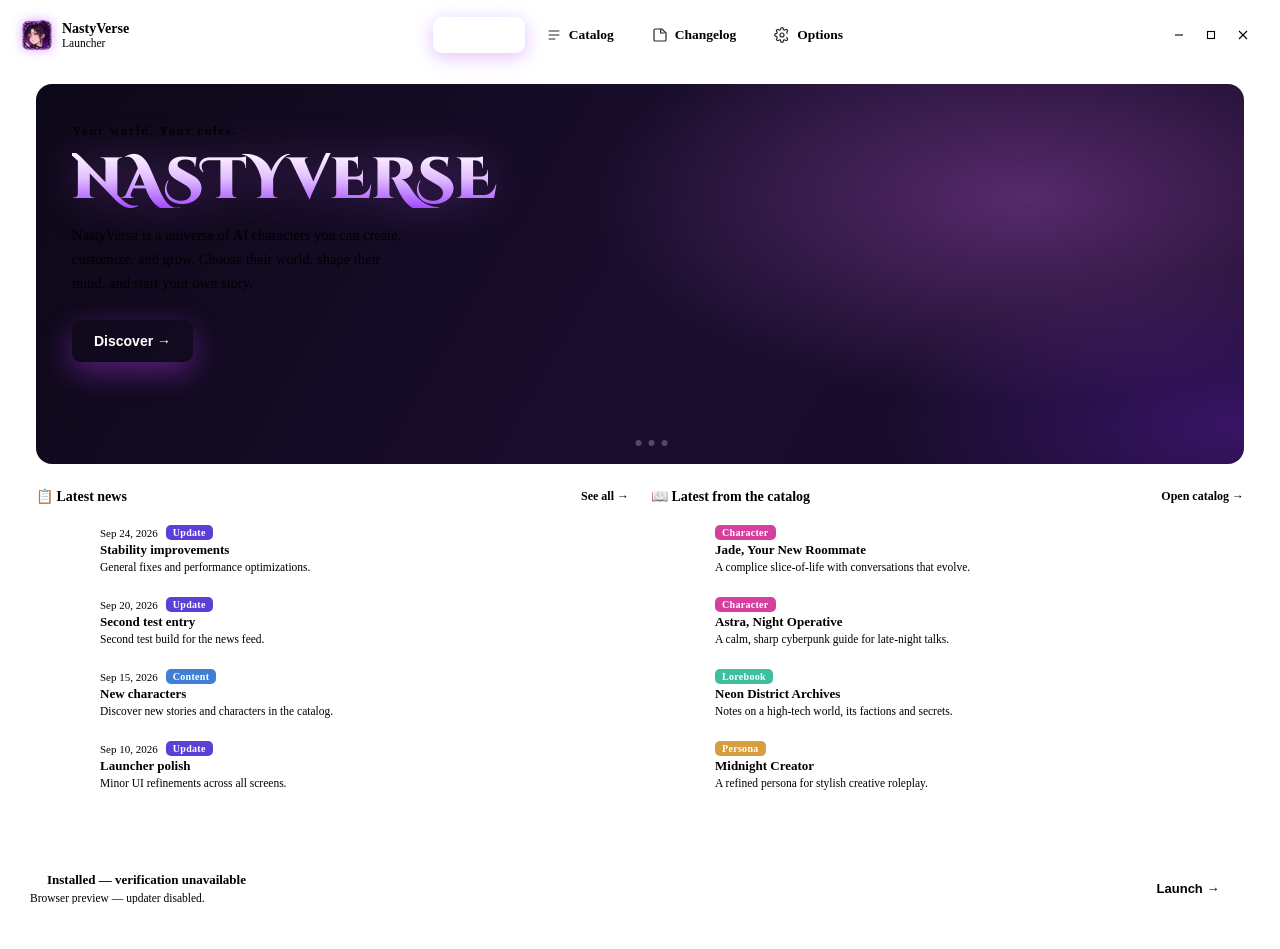
==== launcher/src/index.html @ fa1dedcd "Initial NastyVerse 0.1.0" ====
<!DOCTYPE html>
<html lang="en">
<head>
<meta charset="UTF-8">
<meta name="viewport" content="width=device-width, initial-scale=1">
<title>NastyVerse Launcher</title>
<link rel="preconnect" href="https://fonts.googleapis.com">
<link href="https://fonts.googleapis.com/css2?family=Cinzel+Decorative:wght@700;900&family=Inter:wght@400;500;600;700&display=swap" rel="stylesheet">
<!-- Synced from ../../shared/tokens.css by build.rs on every dev/build run -->
<link rel="stylesheet" href="tokens.css">
<link rel="stylesheet" href="launcher.css">
</head>
<body>
  <!-- Launcher chrome is ONE row: brand + nav tabs + window controls. This is
       deliberately different from app/ (titlebar row + separate navbar row) —
       the launcher is a branding-forward landing screen, the app is a dense
       working UI. Both still use decorations:false + real Tauri commands. -->
  <header class="chrome" data-tauri-drag-region>
    <div class="brand" data-tauri-drag-region>
      <img src="[data-uri]" alt="NastyVerse">
      <div><div class="name">NastyVerse</div><div class="sub" data-i18n="launcher">Launcher</div></div>
    </div>
    <nav class="tabs" id="navbar"></nav>
    <div class="winbtns">
      <button class="winbtn" id="btn-min" title="Minimize"><svg viewBox="0 0 10 10"><path d="M1 5h8"/></svg></button>
      <button class="winbtn" id="btn-max" title="Maximize"><svg viewBox="0 0 10 10"><rect x="1.5" y="1.5" width="7" height="7"/></svg></button>
      <button class="winbtn winbtn-close" id="btn-close" title="Close"><svg viewBox="0 0 10 10"><path d="M1 1l8 8M9 1l-8 8"/></svg></button>
    </div>
  </header>

  <main class="page-root" id="page-root"></main>

  <footer class="install-dock" id="install-dock">
    <div class="install-status">
      <div class="install-status-line">
        <span class="install-status-dot is-checking" id="install-status-dot"></span>
        <strong id="install-status-title">Checking NastyVerse…</strong>
      </div>
      <p id="install-status-detail">Comparing the files on this computer with the current main branch.</p>
      <div class="install-progress" id="install-progress" hidden><i id="install-progress-bar"></i></div>
    </div>
    <button class="primary-action" id="primary-action" disabled>Checking…</button>
  </footer>

  <script src="launcher.js"></script>
</body>
</html>
---- launcher/src/launcher.css ----
/* ===== Chrome (brand + nav + window controls, one row) ===== */
.chrome{
  display:flex; align-items:center; justify-content:space-between; gap:14px;
  background:linear-gradient(180deg,var(--panel-2),var(--panel));
  border-bottom:1px solid var(--line);
  padding:9px 14px; -webkit-user-select:none; user-select:none;
}
.brand{display:flex; align-items:center; gap:10px; flex:none;}
.brand img{width:30px; height:30px; filter:drop-shadow(0 0 6px rgba(200,90,255,.6));}
.brand .name{font-weight:700; font-size:14px; line-height:1.2;}
.brand .sub{color:var(--text-faint); font-size:11.5px;}

.tabs{display:flex; gap:4px; flex:1; justify-content:center;}
.tabs button{
  display:flex; align-items:center; gap:7px; background:transparent; border:1px solid transparent;
  color:var(--text-dim); padding:9px 16px; border-radius:9px; font:inherit; font-size:13.5px; font-weight:600;
  cursor:pointer; transition:background .15s, color .15s;
}
.tabs button svg{width:16px; height:16px; opacity:.85;}
.tabs button:hover{color:var(--text); background:rgba(178,75,255,.08);}
.tabs button.active{
  color:#fff; background:linear-gradient(135deg,var(--violet),var(--violet-2));
  box-shadow:0 4px 18px rgba(178,75,255,.35);
}

.winbtns{display:flex; gap:2px; flex:none;}
.winbtn{width:30px; height:26px; display:flex; align-items:center; justify-content:center; background:none; border:none; border-radius:6px; color:var(--text-dim); cursor:pointer;}
.winbtn svg{width:10px; height:10px; fill:none; stroke:currentColor; stroke-width:1.1;}
.winbtn:hover{background:rgba(178,75,255,.14); color:var(--text);}
.winbtn-close:hover{background:var(--danger); color:#fff;}

/* ===== Page root / pages ===== */
.page-root{height:calc(100% - 56px - 82px); overflow-y:auto;}
.page{padding:22px 28px 32px; max-width:1400px; margin:0 auto; display:none;}
.page.active{display:block; animation:fade .2s ease;}
@keyframes fade{from{opacity:0; transform:translateY(4px)} to{opacity:1; transform:none}}

/* ===== Home: hero ===== */
.hero{
  position:relative; overflow:hidden; border-radius:16px; border:1px solid var(--line);
  min-height:300px; padding:40px 36px;
  background:
    radial-gradient(ellipse 60% 90% at 82% 30%, rgba(230,110,255,.30), transparent 60%),
    radial-gradient(ellipse 50% 70% at 100% 90%, rgba(120,40,220,.35), transparent 60%),
    linear-gradient(120deg,#0d0817 0%,#1a0e2e 55%,#170a28 100%);
}
.hero-eyebrow{color:var(--magenta); font-size:12.5px; letter-spacing:.14em; font-weight:600; margin-bottom:14px;}
.hero h1{
  font-family:'Cinzel Decorative',serif; font-weight:900; font-size:clamp(36px,5vw,58px); line-height:.95; margin:0 0 16px;
  background:linear-gradient(180deg,#fdf6ff 0%,#e3bfff 45%,#a24bff 100%);
  -webkit-background-clip:text; background-clip:text; color:transparent;
  filter:drop-shadow(0 0 22px rgba(200,90,255,.35)); max-width:11ch;
}
.hero p{color:var(--text-dim); font-size:14.5px; line-height:1.65; max-width:46ch; margin:0 0 24px;}
.hero .cta{
  display:inline-flex; align-items:center; gap:10px; background:linear-gradient(135deg,var(--violet),var(--magenta));
  color:#fff; font-weight:700; font-size:14px; border:none; border-radius:9px; padding:13px 22px; cursor:pointer;
  box-shadow:0 10px 30px rgba(190,60,255,.4);
}
.hero .cta:hover{filter:brightness(1.07);}
.dots{display:flex; gap:7px; position:absolute; bottom:18px; left:50%; transform:translateX(-50%);}
.dots span{width:6px; height:6px; border-radius:50%; background:rgba(255,255,255,.25);}
.dots span.on{background:var(--magenta); width:16px; border-radius:4px;}

/* ===== Home: news + catalog lists ===== */
.grid2{display:grid; grid-template-columns:1fr 1fr; gap:22px; margin-top:24px;}
@media(max-width:860px){.grid2{grid-template-columns:1fr;}}
.section-head{display:flex; align-items:center; justify-content:space-between; margin-bottom:10px;}
.section-head h2{font-size:14px; font-weight:700; margin:0; display:flex; align-items:center; gap:8px;}
.section-head a{color:var(--violet-2); font-size:12px; text-decoration:none; font-weight:600;}
.section-head a:hover{color:var(--magenta);}
.list-item{display:flex; gap:12px; padding:10px 0; border-bottom:1px solid var(--line);}
.list-item:last-child{border-bottom:none;}
.thumb{width:52px; height:52px; border-radius:8px; flex:none; background:linear-gradient(140deg,var(--violet),#3a1a5e);
  display:flex; align-items:center; justify-content:center; font-family:'Cinzel Decorative',serif; font-weight:700; color:#fff; font-size:16px;}
.item-top{display:flex; align-items:center; gap:8px; margin-bottom:2px; flex-wrap:wrap;}
.date{color:var(--text-faint); font-size:11px;}
.tag{font-size:10px; font-weight:700; letter-spacing:.03em; padding:2px 7px; border-radius:5px; color:#fff;}
.tag.update{background:#5b3fd6;} .tag.content{background:#3f7fd6;}
.tag.character{background:#d63f9e;} .tag.lorebook{background:#3fbf9e;} .tag.persona{background:#d69e3f;}
.item-title{font-size:13px; font-weight:700; margin:2px 0 1px;}
.item-desc{font-size:11.5px; color:var(--text-dim); line-height:1.4; white-space:nowrap; overflow:hidden; text-overflow:ellipsis;}

.updatebar{margin-top:22px; display:flex; align-items:center; gap:20px; flex-wrap:wrap;
  background:var(--panel); border:1px solid var(--line); border-radius:12px; padding:15px 18px;}
.updatebar .msg strong{font-size:13.5px;} .updatebar .msg p{margin:2px 0 0; color:var(--text-dim); font-size:11.5px;}
.progress{flex:1; min-width:160px; height:6px; border-radius:4px; background:#241537; overflow:hidden;}
.progress i{display:block; height:100%; width:0%; background:linear-gradient(90deg,var(--violet),var(--magenta));}
.btn-primary{background:linear-gradient(135deg,var(--violet),var(--violet-2)); color:#fff; border:none; border-radius:9px;
  padding:10px 16px; font-weight:700; font-size:12.5px; cursor:pointer; white-space:nowrap;}

/* ===== Catalog page ===== */
.cat-grid{display:grid; grid-template-columns:repeat(auto-fill,minmax(220px,1fr)); gap:16px;}
.card{background:var(--panel); border:1px solid var(--line); border-radius:12px; overflow:hidden;}
.card .art{height:110px; background:linear-gradient(150deg,var(--violet) 0%,#2c1450 60%,#160a28 100%); position:relative;}
.card .art span{position:absolute; bottom:8px; left:10px; font-family:'Cinzel Decorative',serif; font-size:20px; color:#fff; opacity:.85;}
.card .body{padding:12px 13px 14px;}
.card .tag{margin-bottom:6px;}
.card h3{margin:0 0 4px; font-size:13px;}
.card p{margin:0; font-size:11.5px; color:var(--text-dim); line-height:1.45;}

/* ===== Changelog page ===== */
.timeline{border-left:2px solid var(--line); margin-left:6px; padding-left:22px;}
.tl-entry{position:relative; padding-bottom:24px;}
.tl-entry::before{content:""; position:absolute; left:-28px; top:3px; width:10px; height:10px; border-radius:50%;
  background:var(--magenta); box-shadow:0 0 0 4px rgba(230,110,255,.15);}
.tl-entry h3{margin:0 0 4px; font-size:13.5px;}
.tl-entry .date{display:block; margin-bottom:6px;}
.tl-entry ul{margin:0; padding-left:18px; color:var(--text-dim); font-size:12px; line-height:1.7;}

/* ===== Options page ===== */
.settings-grid{display:grid; gap:16px; max-width:640px;}
.field-card{background:var(--panel); border:1px solid var(--line); border-radius:12px; padding:17px 19px;
  display:flex; align-items:flex-start; justify-content:space-between; gap:20px;}
.field-card .info h3{margin:0 0 4px; font-size:13.5px;}
.field-card .info p{margin:0; color:var(--text-faint); font-size:11.5px; max-width:44ch; line-height:1.5;}
.field-card .control{flex:none; display:flex; align-items:center; gap:8px;}
select, .hexinput{background:#1c1130; border:1px solid var(--line); color:var(--text); border-radius:7px;
  padding:8px 11px; font-size:12.5px; font-family:inherit;}
.hexinput{width:90px; text-transform:uppercase;}
.swatch{width:28px; height:28px; border-radius:7px; border:1px solid var(--line);}
.note{color:var(--text-faint); font-size:11.5px; margin:0;}

/* ===== Persistent install/update action dock ===== */
.install-dock{
  height:82px; display:flex; align-items:center; gap:22px;
  padding:12px 18px 12px 22px; background:var(--panel);
  border-top:1px solid var(--line);
}
.install-status{min-width:0; flex:1;}
.install-status-line{display:flex; align-items:center; gap:9px; font-size:13px;}
.install-status-line strong{white-space:nowrap; overflow:hidden; text-overflow:ellipsis;}
.install-status p{margin:4px 0 0; color:var(--text-dim); font-size:11.5px; white-space:nowrap; overflow:hidden; text-overflow:ellipsis;}
.install-status-dot{width:8px; height:8px; border-radius:50%; flex:none; background:var(--text-faint);}
.install-status-dot.is-checking{background:var(--violet-2); box-shadow:0 0 8px var(--violet-2);}
.install-status-dot.is-ready{background:var(--ok); box-shadow:0 0 8px var(--ok);}
.install-status-dot.is-attention{background:var(--magenta); box-shadow:0 0 8px var(--magenta);}
.install-status-dot.is-offline{background:var(--text-faint);}
.install-status-dot.is-error{background:var(--danger); box-shadow:0 0 8px var(--danger);}
.install-progress{height:4px; max-width:560px; margin-top:8px; border-radius:999px; overflow:hidden; background:var(--panel-2);}
.install-progress i{display:block; width:0; height:100%; background:linear-gradient(90deg,var(--violet),var(--magenta)); transition:width .18s ease;}
.primary-action{
  min-width:132px; flex:none; border:0; border-radius:9px; padding:11px 20px;
  background:linear-gradient(135deg,var(--violet),var(--magenta)); color:var(--text);
  font-weight:700; font-size:13px; cursor:pointer;
}
.primary-action:hover:not(:disabled){filter:brightness(1.07);}
.primary-action:disabled{cursor:default; opacity:.62;}
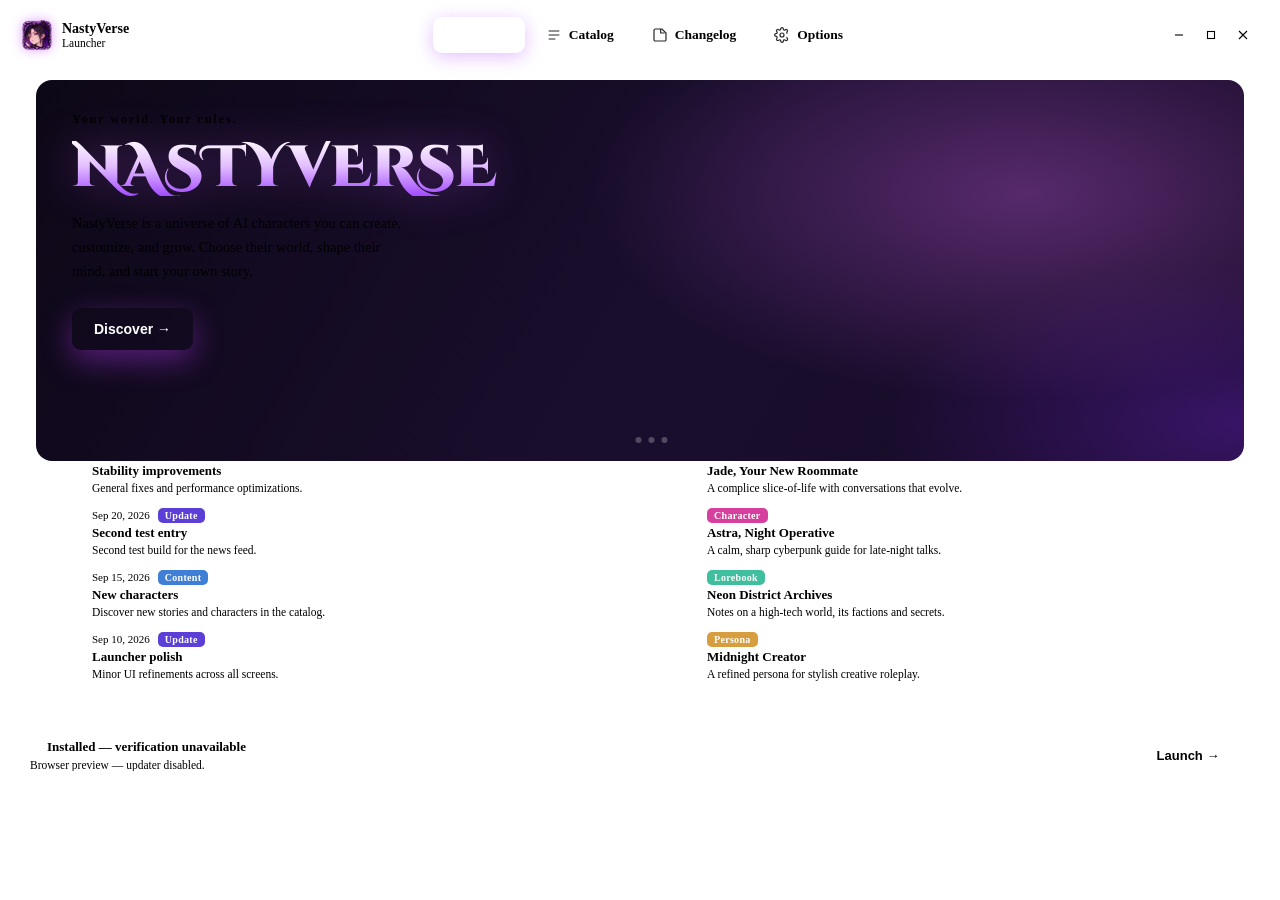
==== commit a6e806c6: "Launcher 0.1.1 - music and home layout" ====
--- a/launcher/src/index.html
+++ b/launcher/src/index.html
@@ -42,6 +42,8 @@
     <button class="primary-action" id="primary-action" disabled>Checking…</button>
   </footer>
 
+  <audio id="launcher-theme" src="assets/launcher-theme.mp3" preload="auto" autoplay loop aria-hidden="true"></audio>
+
   <script src="launcher.js"></script>
 </body>
 </html>
--- a/launcher/src/launcher.css
+++ b/launcher/src/launcher.css
@@ -31,8 +31,17 @@
 
 /* ===== Page root / pages ===== */
 .page-root{height:calc(100% - 56px - 82px); overflow-y:auto;}
+.page-root.is-home{overflow-y:hidden;}
 .page{padding:22px 28px 32px; max-width:1400px; margin:0 auto; display:none;}
 .page.active{display:block; animation:fade .2s ease;}
+.page.home-page.active{
+  height:100%; padding:18px 28px 14px;
+  display:grid; grid-template-rows:minmax(250px,1.15fr) minmax(0,1fr); gap:16px;
+}
+.home-page .hero{min-height:0; height:100%; padding:32px 36px;}
+.home-page .grid2{margin-top:0; min-height:0;}
+.home-page .list-item{padding:6px 0;}
+.home-page .thumb{width:44px; height:44px;}
 @keyframes fade{from{opacity:0; transform:translateY(4px)} to{opacity:1; transform:none}}
 
 /* ===== Home: hero ===== */
@@ -65,6 +74,18 @@
 /* ===== Home: news + catalog lists ===== */
 .grid2{display:grid; grid-template-columns:1fr 1fr; gap:22px; margin-top:24px;}
 @media(max-width:860px){.grid2{grid-template-columns:1fr;}}
+@media(max-height:650px){
+  .page.home-page.active{padding-top:12px; padding-bottom:10px; grid-template-rows:200px minmax(0,1fr); gap:10px;}
+  .home-page .hero{padding:22px 28px;}
+  .home-page .hero h1{font-size:36px; margin-bottom:10px;}
+  .home-page .hero p{font-size:12.5px; line-height:1.45; margin-bottom:14px;}
+  .home-page .hero .cta{padding:9px 16px; font-size:12.5px;}
+  .home-page .dots{bottom:10px;}
+  .home-page .section-head{margin-bottom:5px;}
+  .home-page .list-item{padding:3px 0;}
+  .home-page .thumb{width:36px; height:36px; font-size:13px;}
+  .home-page .item-desc{display:none;}
+}
 .section-head{display:flex; align-items:center; justify-content:space-between; margin-bottom:10px;}
 .section-head h2{font-size:14px; font-weight:700; margin:0; display:flex; align-items:center; gap:8px;}
 .section-head a{color:var(--violet-2); font-size:12px; text-decoration:none; font-weight:600;}
@@ -119,6 +140,9 @@
   padding:8px 11px; font-size:12.5px; font-family:inherit;}
 .hexinput{width:90px; text-transform:uppercase;}
 .swatch{width:28px; height:28px; border-radius:7px; border:1px solid var(--line);}
+.volume-control{min-width:220px;}
+.volume-slider{width:170px; accent-color:var(--violet-2); cursor:pointer;}
+.volume-value{width:40px; text-align:right; color:var(--text-dim); font-size:12px; font-variant-numeric:tabular-nums;}
 .note{color:var(--text-faint); font-size:11.5px; margin:0;}
 
 /* ===== Persistent install/update action dock ===== */
